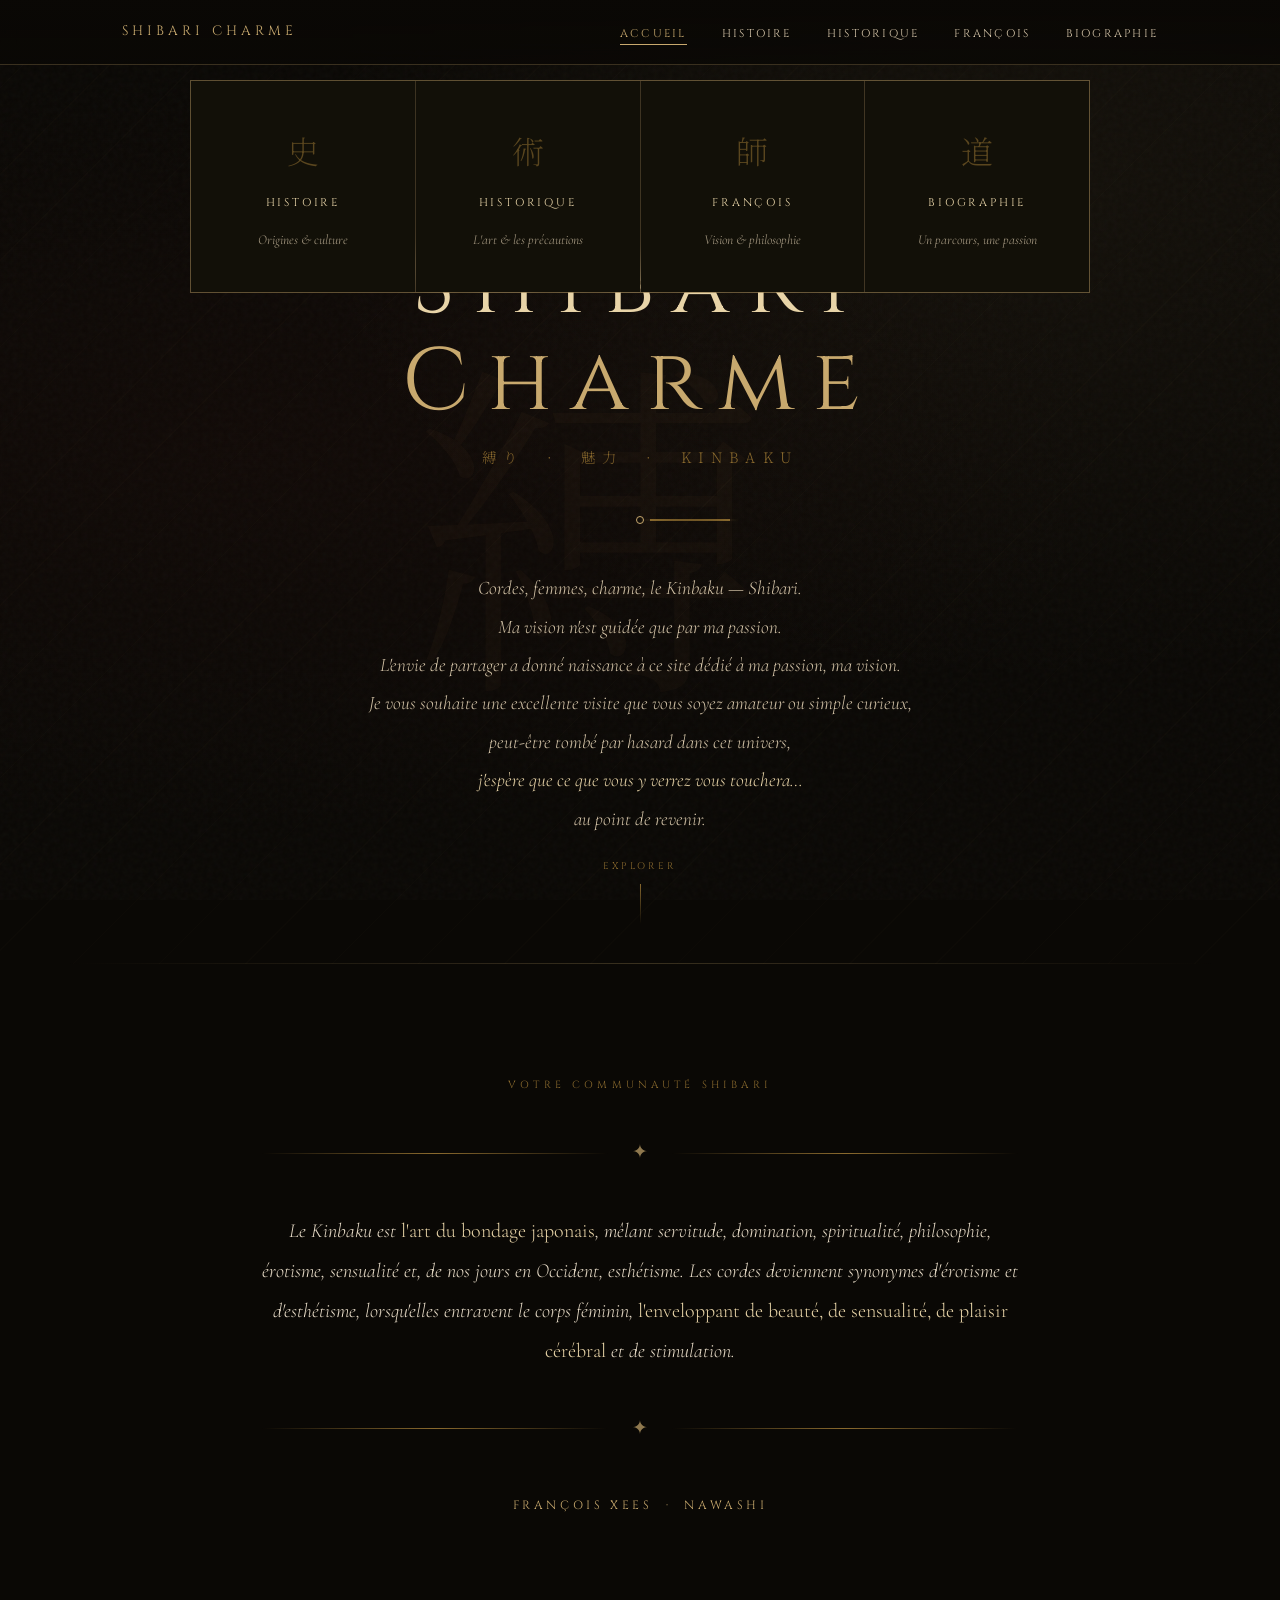
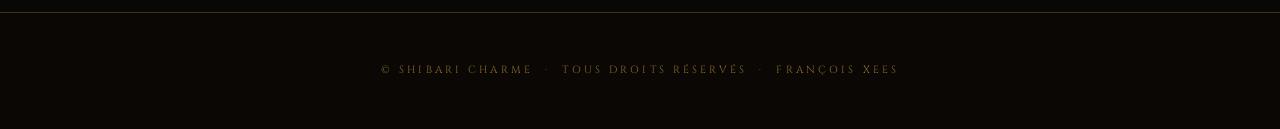
==== index.html @ 7c46b5ed "Add files via upload" ====
<!DOCTYPE html>
<html lang="fr">
<head>
  <meta charset="UTF-8">
  <meta name="viewport" content="width=device-width, initial-scale=1.0">
  <title>Shibari Charme — L'art du Kinbaku</title>
  <link rel="stylesheet" href="style.css">
  <style>
    /* ── PAGE SPÉCIFIQUE ── */
    .home-hero {
      min-height: 100vh;
      display: flex;
      flex-direction: column;
      align-items: center;
      justify-content: center;
      text-align: center;
      padding: 8rem 2rem 5rem;
      position: relative;
    }

    /* Lignes de corde décoratives */
    .home-hero::before {
      content: '';
      position: absolute;
      inset: 0;
      background:
        repeating-linear-gradient(
          -45deg,
          transparent,
          transparent 60px,
          rgba(200,169,110,0.018) 60px,
          rgba(200,169,110,0.018) 61px
        );
      pointer-events: none;
    }

    .home-hero::after {
      content: '';
      position: absolute;
      bottom: 0; left: 5%; right: 5%;
      height: 1px;
      background: linear-gradient(90deg, transparent, var(--bordure), transparent);
    }

    .kanji-bg {
      position: absolute;
      font-family: 'Noto Serif JP', serif;
      font-size: 22rem;
      font-weight: 200;
      color: rgba(200,169,110,0.03);
      top: 50%;
      left: 50%;
      transform: translate(-50%, -50%);
      letter-spacing: 0.3em;
      pointer-events: none;
      user-select: none;
      white-space: nowrap;
    }

    .brand-name {
      font-family: 'Cinzel', serif;
      font-size: clamp(2.8rem, 7vw, 5.5rem);
      font-weight: 400;
      letter-spacing: 0.2em;
      color: var(--or-pale);
      line-height: 1.1;
      animation: fadeDown 1.4s ease both;
    }

    .brand-name span {
      display: block;
      color: var(--or);
    }

    .brand-tagline {
      font-family: 'Noto Serif JP', serif;
      font-size: 0.9rem;
      font-weight: 200;
      letter-spacing: 0.5em;
      color: var(--or-profond);
      margin-top: 0.8rem;
      text-transform: uppercase;
      animation: fadeDown 1.4s 0.2s ease both;
    }

    .rope-ornament {
      margin: 3rem auto;
      width: 200px;
      height: 2px;
      position: relative;
      animation: fadeIn 1.8s 0.5s ease both;
    }

    .rope-ornament::before,
    .rope-ornament::after {
      content: '';
      position: absolute;
      top: 0;
      height: 2px;
      width: 45%;
      background: linear-gradient(90deg, transparent, var(--or-profond));
    }
    .rope-ornament::after {
      right: 0;
      background: linear-gradient(270deg, transparent, var(--or-profond));
    }

    .rope-ornament-center {
      position: absolute;
      top: 50%; left: 50%;
      transform: translate(-50%, -50%);
      width: 8px; height: 8px;
      border: 1px solid var(--or);
      border-radius: 50%;
      background: transparent;
    }

    .intro-text {
      max-width: 680px;
      font-family: 'Cormorant Garamond', serif;
      font-size: 1.2rem;
      font-style: italic;
      font-weight: 300;
      line-height: 2;
      color: var(--texte);
      text-align: center;
      animation: fadeIn 1.8s 0.7s ease both;
    }

    .nav-cards {
      display: grid;
      grid-template-columns: repeat(auto-fit, minmax(200px, 1fr));
      gap: 1px;
      max-width: 900px;
      margin: 5rem auto 0;
      background: var(--bordure);
      border: 1px solid var(--bordure);
      animation: fadeIn 1.8s 1s ease both;
    }

    .nav-card {
      background: var(--noir-doux);
      padding: 2.5rem 2rem;
      text-align: center;
      text-decoration: none;
      transition: background 0.3s;
      display: flex;
      flex-direction: column;
      align-items: center;
      gap: 0.8rem;
    }

    .nav-card:hover {
      background: rgba(200, 169, 110, 0.07);
    }

    .nav-card-kanji {
      font-family: 'Noto Serif JP', serif;
      font-size: 2rem;
      font-weight: 200;
      color: var(--or-profond);
      opacity: 0.6;
    }

    .nav-card-label {
      font-family: 'Cinzel', serif;
      font-size: 0.7rem;
      letter-spacing: 0.25em;
      text-transform: uppercase;
      color: var(--or-pale);
    }

    .nav-card-desc {
      font-size: 0.85rem;
      font-style: italic;
      color: var(--texte);
      opacity: 0.7;
    }

    .scroll-hint {
      position: absolute;
      bottom: 2.5rem;
      left: 50%;
      transform: translateX(-50%);
      display: flex;
      flex-direction: column;
      align-items: center;
      gap: 0.5rem;
      animation: fadeIn 2s 1.5s ease both;
    }

    .scroll-hint span {
      font-family: 'Cinzel', serif;
      font-size: 0.6rem;
      letter-spacing: 0.3em;
      color: var(--or-profond);
      text-transform: uppercase;
    }

    .scroll-line {
      width: 1px;
      height: 40px;
      background: linear-gradient(180deg, var(--or-profond), transparent);
      animation: scrollPulse 2s 2s infinite;
    }

    @keyframes scrollPulse {
      0%, 100% { opacity: 0.4; transform: scaleY(1); }
      50% { opacity: 1; transform: scaleY(1.2); }
    }

    /* Section présentation */
    .presentation {
      max-width: 820px;
      margin: 0 auto;
      padding: 7rem 2rem 6rem;
      text-align: center;
    }

    .presentation .section-label {
      font-family: 'Cinzel', serif;
      font-size: 0.65rem;
      letter-spacing: 0.4em;
      text-transform: uppercase;
      color: var(--or-profond);
      margin-bottom: 2rem;
    }

    .presentation blockquote {
      font-size: 1.25rem;
      font-style: italic;
      font-weight: 300;
      line-height: 2;
      color: var(--texte-clair);
      border: none;
      padding: 0;
    }

    .presentation blockquote em {
      color: var(--or-pale);
      font-style: normal;
    }

    .signature {
      margin-top: 3rem;
      font-family: 'Cinzel', serif;
      font-size: 0.75rem;
      letter-spacing: 0.3em;
      color: var(--or);
      text-transform: uppercase;
    }
  </style>
</head>
<body>

<nav>
  <div class="nav-inner">
    <a href="index.html" class="nav-logo">Shibari Charme</a>
    <ul class="nav-links">
      <li><a href="index.html" class="active">Accueil</a></li>
      <li><a href="histoire.html">Histoire</a></li>
      <li><a href="historique.html">Historique</a></li>
      <li><a href="francois.html">François</a></li>
      <li><a href="biographie.html">Biographie</a></li>
    </ul>
  </div>
</nav>

<div class="page-wrapper">

  <section class="home-hero">
    <div class="kanji-bg">縛</div>

    <h1 class="brand-name">
      Shibari
      <span>Charme</span>
    </h1>

    <p class="brand-tagline">縛り &nbsp;·&nbsp; 魅力 &nbsp;·&nbsp; Kinbaku</p>

    <div class="rope-ornament">
      <div class="rope-ornament-center"></div>
    </div>

    <p class="intro-text">
      Cordes, femmes, charme, le Kinbaku — Shibari.<br>
      Ma vision n'est guidée que par ma passion.<br>
      L'envie de partager a donné naissance à ce site dédié à ma passion, ma vision.<br>
      Je vous souhaite une excellente visite que vous soyez amateur ou simple curieux,<br>
      peut-être tombé par hasard dans cet univers,<br>
      <em style="color:var(--or-pale)">j'espère que ce que vous y verrez vous touchera…</em><br>
      au point de revenir.
    </p>

    <div class="scroll-hint">
      <span>Explorer</span>
      <div class="scroll-line"></div>
    </div>
  </section>

  <!-- Cartes de navigation -->
  <section style="max-width:900px; margin:0 auto; padding:0 2rem;">
    <nav class="nav-cards" aria-label="Navigation principale">
      <a href="histoire.html" class="nav-card">
        <div class="nav-card-kanji">史</div>
        <div class="nav-card-label">Histoire</div>
        <div class="nav-card-desc">Origines &amp; culture</div>
      </a>
      <a href="historique.html" class="nav-card">
        <div class="nav-card-kanji">術</div>
        <div class="nav-card-label">Historique</div>
        <div class="nav-card-desc">L'art &amp; les précautions</div>
      </a>
      <a href="francois.html" class="nav-card">
        <div class="nav-card-kanji">師</div>
        <div class="nav-card-label">François</div>
        <div class="nav-card-desc">Vision &amp; philosophie</div>
      </a>
      <a href="biographie.html" class="nav-card">
        <div class="nav-card-kanji">道</div>
        <div class="nav-card-label">Biographie</div>
        <div class="nav-card-desc">Un parcours, une passion</div>
      </a>
    </nav>
  </section>

  <!-- Présentation -->
  <section class="presentation fade-in">
    <p class="section-label">Votre communauté Shibari</p>

    <div class="rope-divider">
      <span class="rope-knot">✦</span>
    </div>

    <blockquote>
      Le Kinbaku est <em>l'art du bondage japonais</em>, mêlant servitude, domination,
      spiritualité, philosophie, érotisme, sensualité et, de nos jours en Occident,
      esthétisme. Les cordes deviennent synonymes d'érotisme et d'esthétisme,
      lorsqu'elles entravent le corps féminin, <em>l'enveloppant de beauté,
      de sensualité, de plaisir cérébral</em> et de stimulation.
    </blockquote>

    <div class="rope-divider">
      <span class="rope-knot">✦</span>
    </div>

    <p class="signature">François Xees &nbsp;·&nbsp; Nawashi</p>
  </section>

</div>

<footer>
  <p>© Shibari Charme &nbsp;·&nbsp; Tous droits réservés &nbsp;·&nbsp; François Xees</p>
</footer>

</body>
</html>
---- style.css ----
@import url('https://fonts.googleapis.com/css2?family=Cormorant+Garamond:ital,wght@0,300;0,400;0,600;1,300;1,400&family=Noto+Serif+JP:wght@200;300;400&family=Cinzel:wght@400;600&display=swap');

:root {
  --noir: #0a0805;
  --noir-doux: #121008;
  --brun-sombre: #1a1208;
  --or: #c8a96e;
  --or-pale: #e8d4a8;
  --or-profond: #8a6a2e;
  --creme: #f0e8d8;
  --creme-pale: #faf6f0;
  --rouge-bordeaux: #5a1a1a;
  --texte: #d4c4a8;
  --texte-clair: #e8dcc8;
  --bordure: rgba(200, 169, 110, 0.25);
}

* { margin: 0; padding: 0; box-sizing: border-box; }

html { scroll-behavior: smooth; }

body {
  background-color: var(--noir);
  color: var(--texte);
  font-family: 'Cormorant Garamond', Georgia, serif;
  font-size: 18px;
  line-height: 1.85;
  min-height: 100vh;
  overflow-x: hidden;
}

/* Texture de fond */
body::before {
  content: '';
  position: fixed;
  inset: 0;
  background-image:
    radial-gradient(ellipse at 20% 50%, rgba(90, 26, 26, 0.08) 0%, transparent 60%),
    radial-gradient(ellipse at 80% 20%, rgba(200, 169, 110, 0.05) 0%, transparent 50%),
    url("data:image/svg+xml,%3Csvg viewBox='0 0 200 200' xmlns='http://www.w3.org/2000/svg'%3E%3Cfilter id='n'%3E%3CfeTurbulence type='fractalNoise' baseFrequency='0.9' numOctaves='4' stitchTiles='stitch'/%3E%3C/filter%3E%3Crect width='100%25' height='100%25' filter='url(%23n)' opacity='0.03'/%3E%3C/svg%3E");
  pointer-events: none;
  z-index: 0;
}

/* ── NAVIGATION ── */
nav {
  position: fixed;
  top: 0; left: 0; right: 0;
  z-index: 100;
  background: linear-gradient(180deg, rgba(10,8,5,0.98) 0%, rgba(10,8,5,0.85) 100%);
  border-bottom: 1px solid var(--bordure);
  backdrop-filter: blur(12px);
  -webkit-backdrop-filter: blur(12px);
}

.nav-inner {
  max-width: 1100px;
  margin: 0 auto;
  padding: 0 2rem;
  display: flex;
  align-items: center;
  justify-content: space-between;
  height: 64px;
}

.nav-logo {
  font-family: 'Cinzel', serif;
  font-size: 0.85rem;
  letter-spacing: 0.3em;
  color: var(--or);
  text-decoration: none;
  text-transform: uppercase;
  transition: color 0.3s;
}

.nav-logo:hover { color: var(--or-pale); }

.nav-links {
  display: flex;
  gap: 2.2rem;
  list-style: none;
}

.nav-links a {
  font-family: 'Cinzel', serif;
  font-size: 0.7rem;
  letter-spacing: 0.2em;
  color: var(--texte);
  text-decoration: none;
  text-transform: uppercase;
  transition: color 0.3s;
  position: relative;
}

.nav-links a::after {
  content: '';
  position: absolute;
  bottom: -4px; left: 0; right: 0;
  height: 1px;
  background: var(--or);
  transform: scaleX(0);
  transition: transform 0.3s;
}

.nav-links a:hover { color: var(--or-pale); }
.nav-links a:hover::after { transform: scaleX(1); }
.nav-links a.active { color: var(--or); }
.nav-links a.active::after { transform: scaleX(1); }

/* ── ORNEMENT CORDE ── */
.rope-divider {
  display: flex;
  align-items: center;
  gap: 1.5rem;
  margin: 2.5rem 0;
}

.rope-divider::before,
.rope-divider::after {
  content: '';
  flex: 1;
  height: 1px;
  background: linear-gradient(90deg, transparent, var(--or-profond), transparent);
}

.rope-knot {
  color: var(--or);
  font-size: 1.2rem;
  opacity: 0.7;
}

/* ── WRAPPER PRINCIPAL ── */
.page-wrapper {
  position: relative;
  z-index: 1;
  padding-top: 64px;
}

/* ── HERO ── */
.hero {
  min-height: 60vh;
  display: flex;
  flex-direction: column;
  align-items: center;
  justify-content: center;
  text-align: center;
  padding: 6rem 2rem 4rem;
  position: relative;
}

.hero::after {
  content: '';
  position: absolute;
  bottom: 0; left: 10%; right: 10%;
  height: 1px;
  background: linear-gradient(90deg, transparent, var(--bordure), transparent);
}

.hero-kanji {
  font-family: 'Noto Serif JP', serif;
  font-size: 4.5rem;
  font-weight: 200;
  color: var(--or-profond);
  opacity: 0.5;
  letter-spacing: 0.5em;
  margin-bottom: 1rem;
  animation: fadeDown 1.2s ease both;
}

.hero-title {
  font-family: 'Cinzel', serif;
  font-size: clamp(2rem, 5vw, 3.8rem);
  font-weight: 400;
  color: var(--or-pale);
  letter-spacing: 0.15em;
  line-height: 1.2;
  animation: fadeDown 1.2s 0.2s ease both;
}

.hero-subtitle {
  font-family: 'Cormorant Garamond', serif;
  font-size: 1.1rem;
  font-style: italic;
  color: var(--texte);
  margin-top: 1.2rem;
  letter-spacing: 0.1em;
  animation: fadeDown 1.2s 0.4s ease both;
}

/* ── CONTENU ── */
.content-wrapper {
  max-width: 820px;
  margin: 0 auto;
  padding: 4rem 2rem 6rem;
}

.content-wrapper p {
  margin-bottom: 1.6rem;
  font-size: 1.05rem;
  font-weight: 300;
  color: var(--texte-clair);
  text-align: justify;
  hyphens: auto;
}

.content-wrapper p:first-of-type::first-letter {
  font-family: 'Cinzel', serif;
  font-size: 3.5rem;
  float: left;
  line-height: 0.85;
  margin: 0.1rem 0.5rem 0 0;
  color: var(--or);
}

.section-title {
  font-family: 'Cinzel', serif;
  font-size: 1rem;
  letter-spacing: 0.3em;
  text-transform: uppercase;
  color: var(--or);
  margin: 3rem 0 1.5rem;
}

/* ── CARTE CITATION ── */
.quote-block {
  border-left: 2px solid var(--or-profond);
  padding: 1.2rem 2rem;
  margin: 2.5rem 0;
  background: rgba(200, 169, 110, 0.04);
  font-style: italic;
  font-size: 1.15rem;
  color: var(--or-pale);
}

/* ── FOOTER ── */
footer {
  position: relative;
  z-index: 1;
  text-align: center;
  padding: 3rem 2rem;
  border-top: 1px solid var(--bordure);
  background: rgba(10,8,5,0.8);
}

footer p {
  font-family: 'Cinzel', serif;
  font-size: 0.65rem;
  letter-spacing: 0.3em;
  color: var(--or-profond);
  text-transform: uppercase;
}

/* ── ANIMATIONS ── */
@keyframes fadeDown {
  from { opacity: 0; transform: translateY(-16px); }
  to   { opacity: 1; transform: translateY(0); }
}

@keyframes fadeIn {
  from { opacity: 0; }
  to   { opacity: 1; }
}

.fade-in {
  animation: fadeIn 1.4s 0.6s ease both;
}

/* ── RESPONSIVE ── */
@media (max-width: 700px) {
  .nav-links { gap: 1.2rem; }
  .nav-links a { font-size: 0.6rem; letter-spacing: 0.1em; }
  .hero-kanji { font-size: 2.8rem; }
}
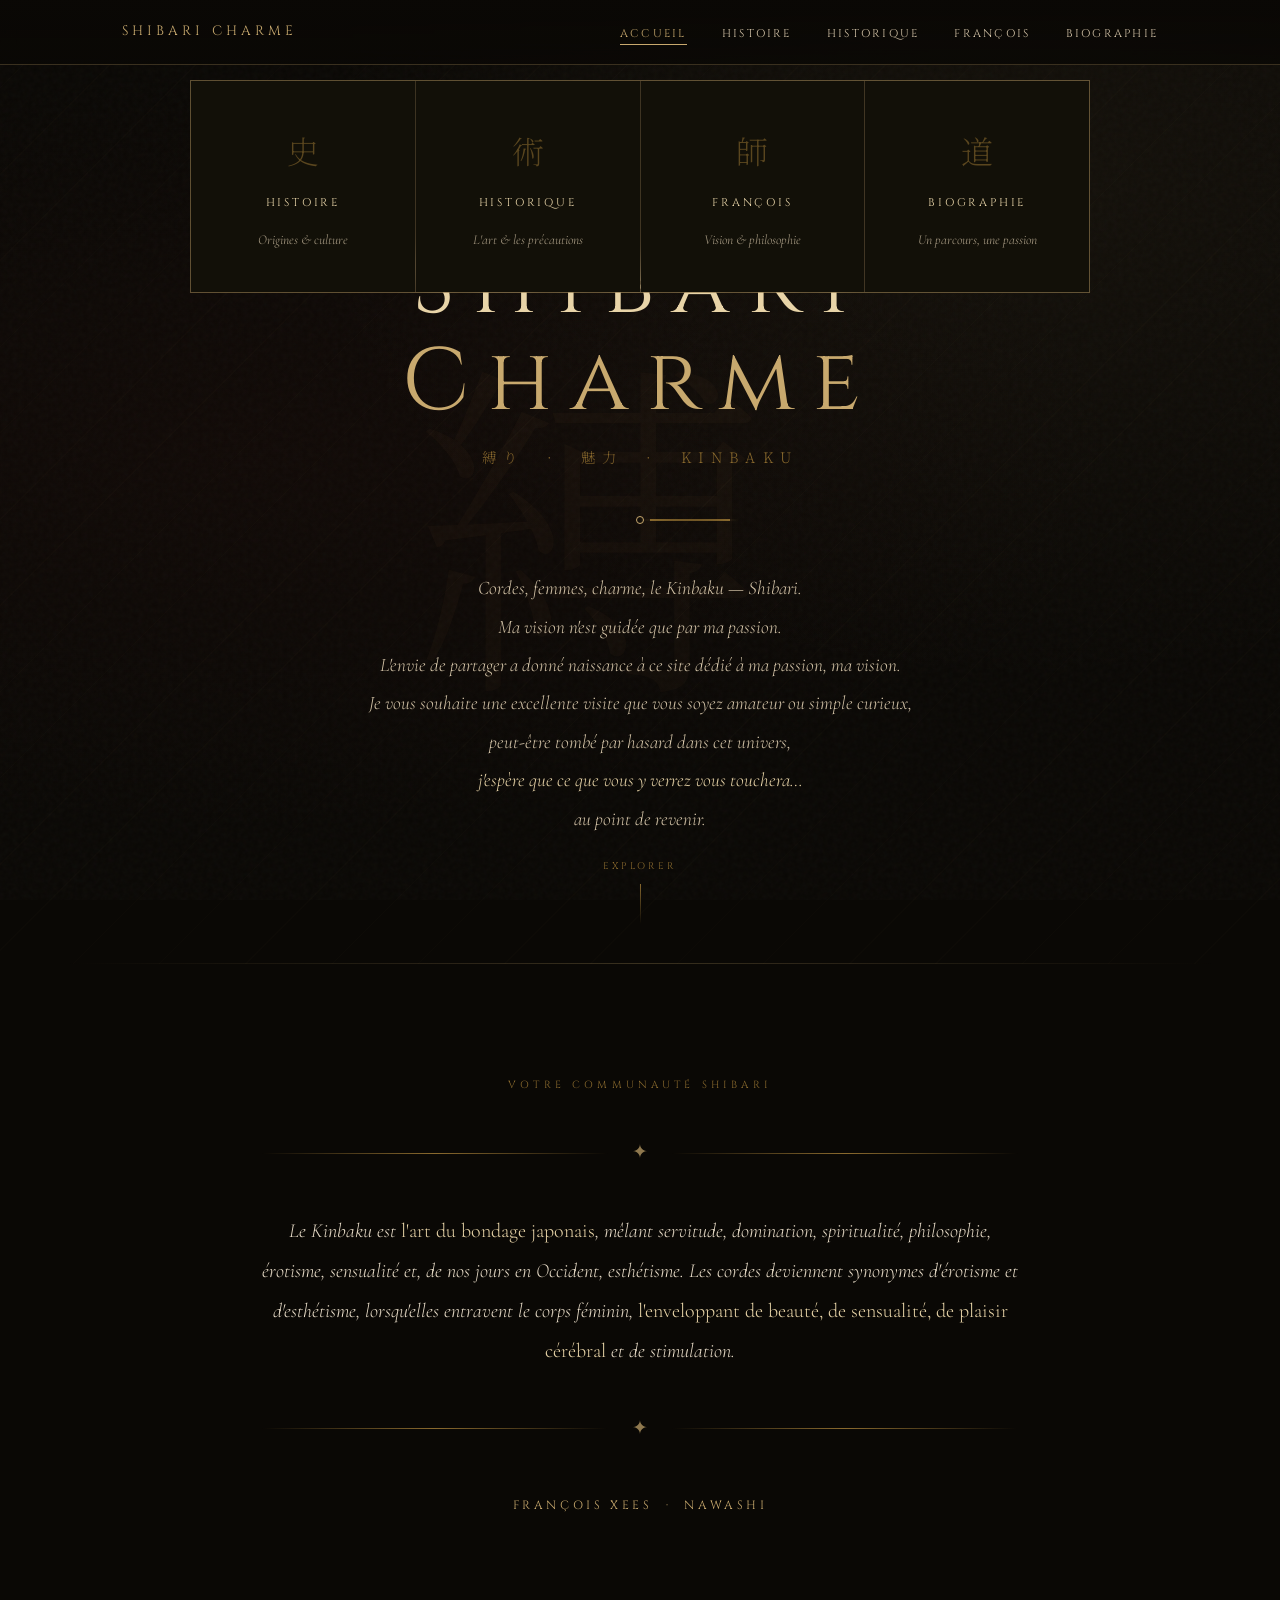
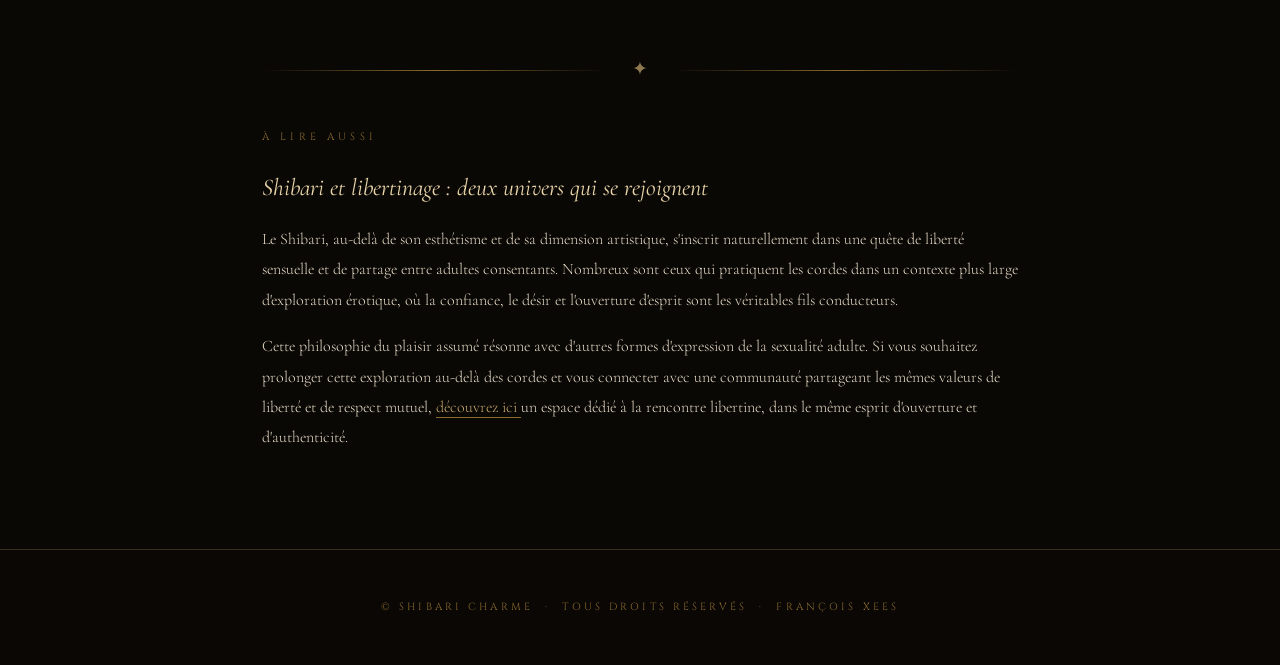
==== commit 459974bc: "Add files via upload" ====
--- a/index.html
+++ b/index.html
@@ -347,6 +347,39 @@
     <p class="signature">François Xees &nbsp;·&nbsp; Nawashi</p>
   </section>
 
+  <!-- Article résumé -->
+  <section style="max-width:820px; margin:0 auto; padding:0 2rem 6rem;">
+    <div class="rope-divider"><span class="rope-knot">✦</span></div>
+
+    <p style="font-family:'Cinzel',serif; font-size:0.65rem; letter-spacing:0.4em; text-transform:uppercase; color:var(--or-profond); margin-bottom:1.5rem;">
+      À lire aussi
+    </p>
+
+    <h2 style="font-family:'Cormorant Garamond',serif; font-size:1.5rem; font-weight:400; font-style:italic; color:var(--or-pale); margin-bottom:1.2rem; line-height:1.4;">
+      Shibari et libertinage : deux univers qui se rejoignent
+    </h2>
+
+    <p style="font-size:1rem; font-weight:300; color:var(--texte-clair); line-height:1.9; margin-bottom:1rem;">
+      Le Shibari, au-delà de son esthétisme et de sa dimension artistique, s'inscrit naturellement
+      dans une quête de liberté sensuelle et de partage entre adultes consentants. Nombreux sont
+      ceux qui pratiquent les cordes dans un contexte plus large d'exploration érotique, où la
+      confiance, le désir et l'ouverture d'esprit sont les véritables fils conducteurs.
+    </p>
+
+    <p style="font-size:1rem; font-weight:300; color:var(--texte-clair); line-height:1.9;">
+      Cette philosophie du plaisir assumé résonne avec d'autres formes d'expression de la sexualité
+      adulte. Si vous souhaitez prolonger cette exploration au-delà des cordes et vous connecter
+      avec une communauté partageant les mêmes valeurs de liberté et de respect mutuel,
+      <a href="https://tonplanlibertin.fr/" target="_blank" rel="noopener"
+         style="color:var(--or); text-decoration:none; border-bottom:1px solid var(--or-profond); transition:color 0.3s, border-color 0.3s;"
+         onmouseover="this.style.color='var(--or-pale)'; this.style.borderColor='var(--or)';"
+         onmouseout="this.style.color='var(--or)'; this.style.borderColor='var(--or-profond)';">
+        découvrez ici
+      </a>
+      un espace dédié à la rencontre libertine, dans le même esprit d'ouverture et d'authenticité.
+    </p>
+  </section>
+
 </div>
 
 <footer>
